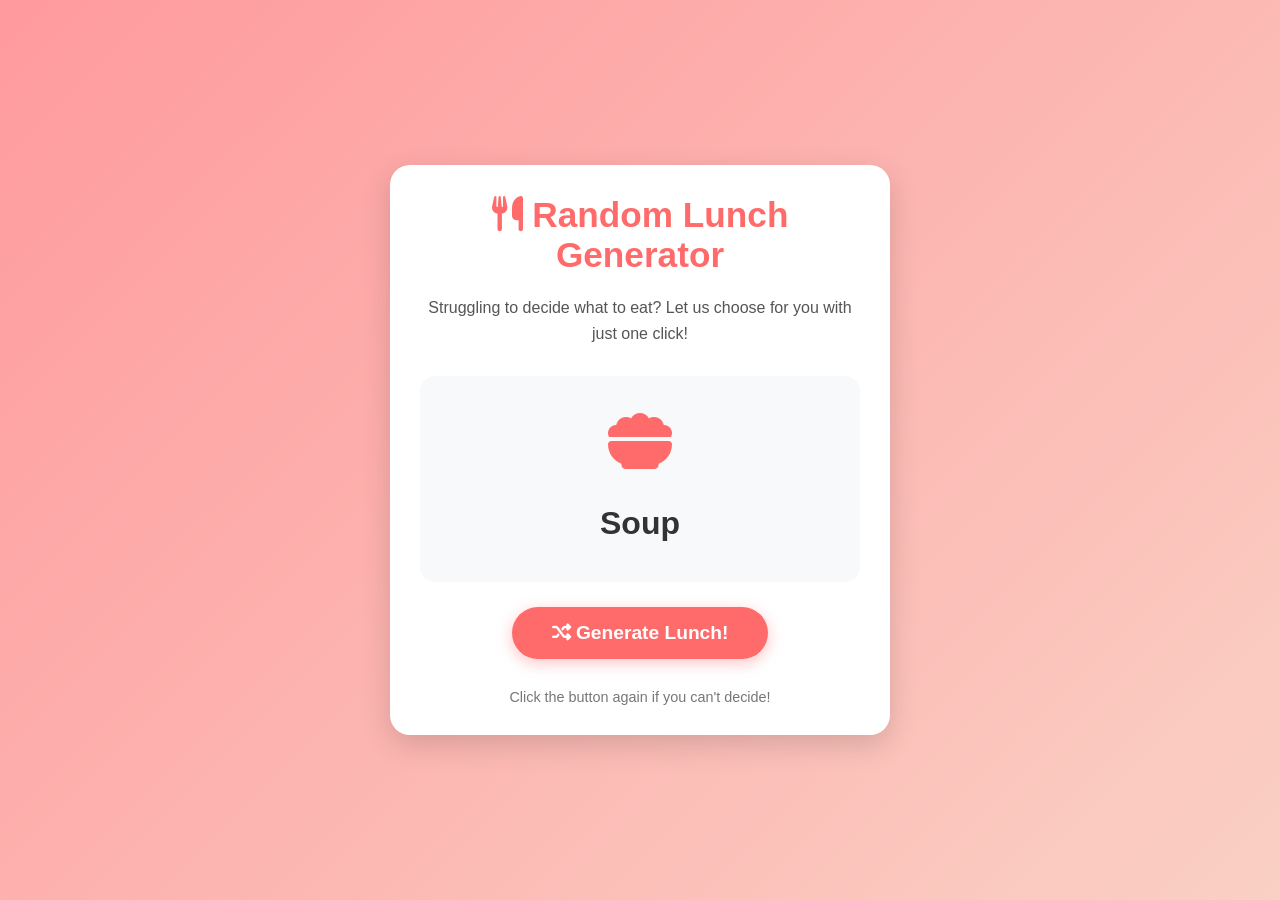
==== index.html @ befe5e37 "A01: fix missing Font Awesome icons in Random Lunch Generator Starter week1 code/prompt from dryjins" ====
<!DOCTYPE html>
<html lang="en">
<head>
    <meta charset="UTF-8">
    <meta name="viewport" content="width=device-width, initial-scale=1.0">
    <title>Random Lunch Menu Generator</title>
    <link rel="stylesheet" href="https://cdnjs.cloudflare.com/ajax/libs/font-awesome/6.4.0/css/all.min.css">
    <style>
        * {
            margin: 0;
            padding: 0;
            box-sizing: border-box;
            font-family: 'Segoe UI', Tahoma, Geneva, Verdana, sans-serif;
        }
        
        body {
            background: linear-gradient(135deg, #ff9a9e 0%, #fad0c4 100%);
            min-height: 100vh;
            display: flex;
            justify-content: center;
            align-items: center;
            padding: 20px;
        }
        
        .container {
            background-color: white;
            border-radius: 20px;
            box-shadow: 0 10px 30px rgba(0, 0, 0, 0.15);
            width: 90%;
            max-width: 500px;
            padding: 30px;
            text-align: center;
        }
        
        h1 {
            color: #ff6b6b;
            margin-bottom: 20px;
            font-size: 2.2rem;
        }
        
        .description {
            color: #555;
            margin-bottom: 30px;
            line-height: 1.6;
        }
        
        .lunch-display {
            background-color: #f8f9fa;
            border-radius: 15px;
            padding: 30px;
            margin: 25px 0;
            min-height: 200px;
            display: flex;
            flex-direction: column;
            justify-content: center;
            align-items: center;
            transition: all 0.3s ease;
        }
        
        .food-icon {
            font-size: 4rem;
            margin-bottom: 15px;
            color: #ff6b6b;
        }
        
        .food-name {
            font-size: 2rem;
            color: #333;
            font-weight: bold;
            margin: 10px 0;
        }
        
        .generate-btn {
            background-color: #ff6b6b;
            color: white;
            border: none;
            border-radius: 50px;
            padding: 15px 40px;
            font-size: 1.2rem;
            font-weight: bold;
            cursor: pointer;
            transition: all 0.3s ease;
            box-shadow: 0 4px 15px rgba(255, 107, 107, 0.4);
        }
        
        .generate-btn:hover {
            background-color: #ff5252;
            transform: translateY(-3px);
            box-shadow: 0 6px 20px rgba(255, 107, 107, 0.5);
        }
        
        .generate-btn:active {
            transform: translateY(0);
        }
        
        .footer {
            margin-top: 30px;
            color: #777;
            font-size: 0.9rem;
        }
        
        @keyframes fadeIn {
            from { opacity: 0; transform: translateY(10px); }
            to { opacity: 1; transform: translateY(0); }
        }
        
        .fade-in {
            animation: fadeIn 0.5s ease forwards;
        }
        
        @media (max-width: 600px) {
            .container {
                padding: 20px;
            }
            
            h1 {
                font-size: 1.8rem;
            }
            
            .food-name {
                font-size: 1.6rem;
            }
            
            .generate-btn {
                padding: 12px 30px;
                font-size: 1.1rem;
            }
        }
    </style>
</head>
<body>
    <div class="container">
        <h1><i class="fas fa-utensils"></i> Random Lunch Generator</h1>
        <p class="description">Struggling to decide what to eat? Let us choose for you with just one click!</p>
        
        <div class="lunch-display">
            <div class="food-icon"><i class="fas fa-question"></i></div>
            <div class="food-name">What's for lunch?</div>
        </div>
        
        <button class="generate-btn" id="generateBtn">
            <i class="fas fa-random"></i> Generate Lunch!
        </button>
        
        <p class="footer">Click the button again if you can't decide!</p>
    </div>

    <script>
        document.addEventListener('DOMContentLoaded', function() {
            const generateBtn = document.getElementById('generateBtn');
            const foodIcon = document.querySelector('.food-icon');
            const foodName = document.querySelector('.food-name');
            const lunchDisplay = document.querySelector('.lunch-display');
            
            // Array of lunch options with corresponding Font Awesome icons
            const lunchMenu = [
                { name: "Pizza", icon: "fas fa-pizza-slice" },
                { name: "Sushi", icon: "fas fa-fish" },
                { name: "Burger", icon: "fas fa-hamburger" },
                { name: "Salad", icon: "fas fa-leaf" },
                { name: "Tacos", icon: "fas fa-utensil-spoon" },
                // FIX: fa-bowl-hot, fa-pasta and fa-bowl do not exist in Font Awesome 6.4.0 Free,
                // so these items rendered an empty icon. Replaced with classes present in 6.4.0 Free.
                { name: "Ramen", icon: "fas fa-bowl-rice" },
                { name: "Sandwich", icon: "fas fa-bread-slice" },
                { name: "Pasta", icon: "fas fa-plate-wheat" },
                { name: "Curry", icon: "fas fa-mortar-pestle" },
                { name: "Steak", icon: "fas fa-drumstick-bite" },
                { name: "Soup", icon: "fas fa-bowl-food" },
                { name: "BBQ", icon: "fas fa-fire" }
            ];

            const FALLBACK_ICON = "fas fa-utensils";
            let pendingTimer = null;

            // FIX: an unknown Font Awesome class has no ::before glyph, so the icon is blank.
            // Show a generic icon instead of an empty space.
            function iconRendered(iconEl) {
                const content = window.getComputedStyle(iconEl, '::before').content;
                return content !== 'none' && content !== 'normal' && content !== '""';
            }

            // Function to generate random lunch
            function generateRandomLunch() {
                // FIX: cancel the previous pending result on fast repeated clicks
                clearTimeout(pendingTimer);

                // Remove fade-in class if it exists
                lunchDisplay.classList.remove('fade-in');
                
                // Get a random lunch option
                const randomIndex = Math.floor(Math.random() * lunchMenu.length);
                const selectedLunch = lunchMenu[randomIndex];
                
                // Briefly show loading state
                foodIcon.innerHTML = '<i class="fas fa-spinner fa-spin"></i>';
                foodName.textContent = "Thinking...";
                
                // After a short delay, show the selected lunch
                pendingTimer = setTimeout(() => {
                    foodIcon.innerHTML = `<i class="${selectedLunch.icon}"></i>`;
                    if (!iconRendered(foodIcon.firstElementChild)) {
                        foodIcon.innerHTML = `<i class="${FALLBACK_ICON}"></i>`;
                    }
                    foodName.textContent = selectedLunch.name;
                    
                    // Add animation class
                    lunchDisplay.classList.add('fade-in');
                }, 500);
            }
            
            // Add click event to button
            generateBtn.addEventListener('click', generateRandomLunch);
            
            // Generate a random lunch on page load
            generateRandomLunch();
        });
    </script>
</body>
</html>
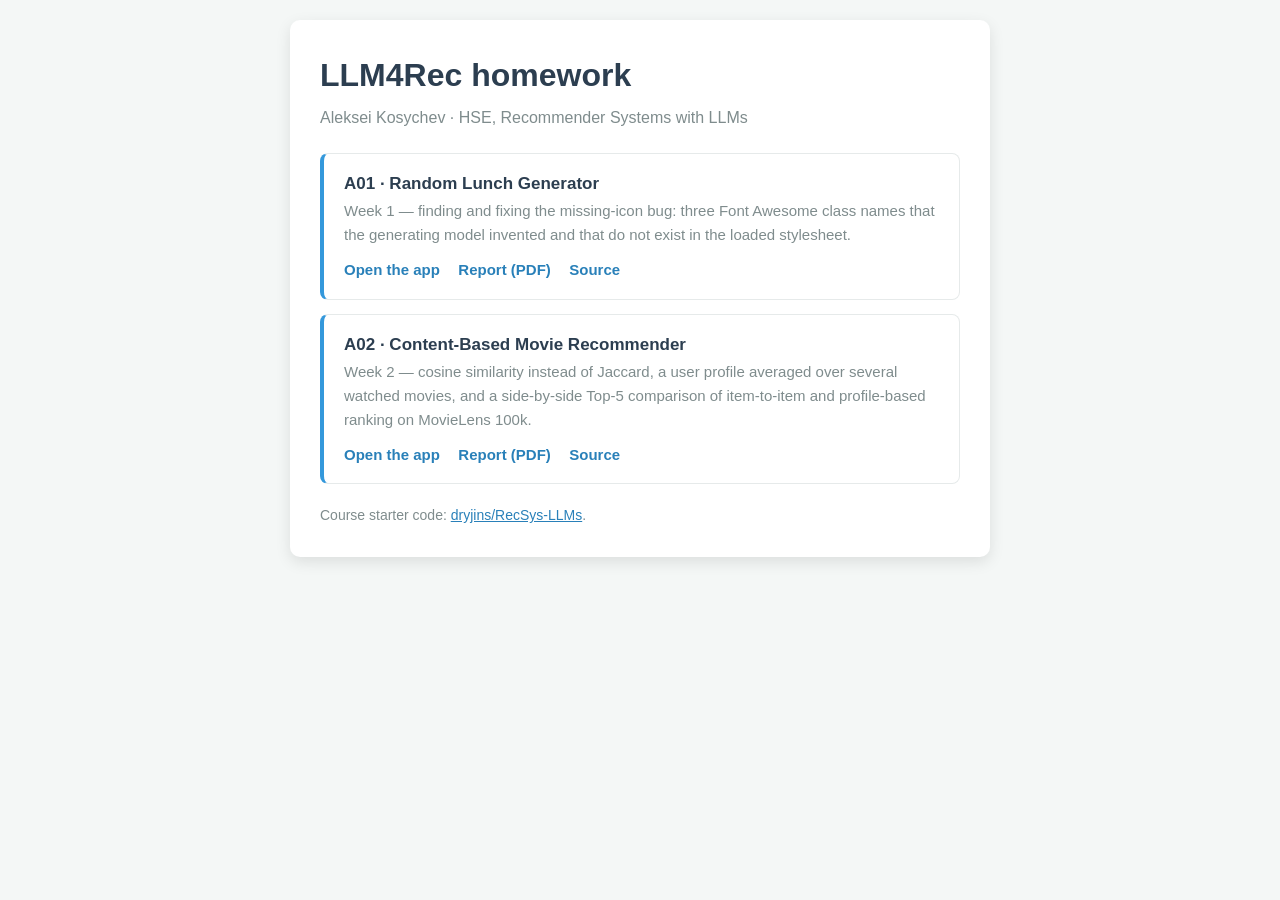
==== commit d6f22c7e: "A02: cosine similarity and profile-based recommendations Replace the starter's Jaccard matching with" ====
--- a/index.html
+++ b/index.html
@@ -3,218 +3,83 @@
 <head>
     <meta charset="UTF-8">
     <meta name="viewport" content="width=device-width, initial-scale=1.0">
-    <title>Random Lunch Menu Generator</title>
-    <link rel="stylesheet" href="https://cdnjs.cloudflare.com/ajax/libs/font-awesome/6.4.0/css/all.min.css">
+    <title>LLM4Rec homework — Aleksei Kosychev</title>
     <style>
-        * {
-            margin: 0;
-            padding: 0;
-            box-sizing: border-box;
-            font-family: 'Segoe UI', Tahoma, Geneva, Verdana, sans-serif;
-        }
-        
+        * { margin: 0; padding: 0; box-sizing: border-box; }
         body {
-            background: linear-gradient(135deg, #ff9a9e 0%, #fad0c4 100%);
-            min-height: 100vh;
+            font-family: 'Helvetica', 'Arial', sans-serif;
+            background-color: #f4f7f6;
+            color: #333;
+            line-height: 1.6;
+            padding: 20px;
             display: flex;
             justify-content: center;
-            align-items: center;
-            padding: 20px;
+            min-height: 100vh;
         }
-        
         .container {
             background-color: white;
-            border-radius: 20px;
-            box-shadow: 0 10px 30px rgba(0, 0, 0, 0.15);
-            width: 90%;
-            max-width: 500px;
+            border-radius: 10px;
+            box-shadow: 0 5px 15px rgba(0, 0, 0, 0.1);
             padding: 30px;
-            text-align: center;
+            width: 100%;
+            max-width: 700px;
+            align-self: flex-start;
         }
-        
-        h1 {
-            color: #ff6b6b;
-            margin-bottom: 20px;
-            font-size: 2.2rem;
+        h1 { color: #2c3e50; margin-bottom: 4px; }
+        .subtitle { color: #7f8c8d; margin-bottom: 22px; }
+        .card {
+            border: 1px solid #e6eaea;
+            border-left: 4px solid #3498db;
+            border-radius: 8px;
+            padding: 16px 20px;
+            margin-bottom: 14px;
         }
-        
-        .description {
-            color: #555;
-            margin-bottom: 30px;
-            line-height: 1.6;
+        .card h2 { font-size: 17px; color: #2c3e50; margin-bottom: 2px; }
+        .card p { color: #7f8c8d; font-size: 15px; margin-bottom: 10px; }
+        .links a {
+            display: inline-block;
+            margin-right: 14px;
+            color: #2980b9;
+            text-decoration: none;
+            font-weight: bold;
+            font-size: 15px;
         }
-        
-        .lunch-display {
-            background-color: #f8f9fa;
-            border-radius: 15px;
-            padding: 30px;
-            margin: 25px 0;
-            min-height: 200px;
-            display: flex;
-            flex-direction: column;
-            justify-content: center;
-            align-items: center;
-            transition: all 0.3s ease;
-        }
-        
-        .food-icon {
-            font-size: 4rem;
-            margin-bottom: 15px;
-            color: #ff6b6b;
-        }
-        
-        .food-name {
-            font-size: 2rem;
-            color: #333;
-            font-weight: bold;
-            margin: 10px 0;
-        }
-        
-        .generate-btn {
-            background-color: #ff6b6b;
-            color: white;
-            border: none;
-            border-radius: 50px;
-            padding: 15px 40px;
-            font-size: 1.2rem;
-            font-weight: bold;
-            cursor: pointer;
-            transition: all 0.3s ease;
-            box-shadow: 0 4px 15px rgba(255, 107, 107, 0.4);
-        }
-        
-        .generate-btn:hover {
-            background-color: #ff5252;
-            transform: translateY(-3px);
-            box-shadow: 0 6px 20px rgba(255, 107, 107, 0.5);
-        }
-        
-        .generate-btn:active {
-            transform: translateY(0);
-        }
-        
-        .footer {
-            margin-top: 30px;
-            color: #777;
-            font-size: 0.9rem;
-        }
-        
-        @keyframes fadeIn {
-            from { opacity: 0; transform: translateY(10px); }
-            to { opacity: 1; transform: translateY(0); }
-        }
-        
-        .fade-in {
-            animation: fadeIn 0.5s ease forwards;
-        }
-        
-        @media (max-width: 600px) {
-            .container {
-                padding: 20px;
-            }
-            
-            h1 {
-                font-size: 1.8rem;
-            }
-            
-            .food-name {
-                font-size: 1.6rem;
-            }
-            
-            .generate-btn {
-                padding: 12px 30px;
-                font-size: 1.1rem;
-            }
-        }
+        .links a:hover { text-decoration: underline; }
+        footer { color: #7f8c8d; font-size: 14px; margin-top: 20px; }
+        footer a { color: #2980b9; }
     </style>
 </head>
 <body>
     <div class="container">
-        <h1><i class="fas fa-utensils"></i> Random Lunch Generator</h1>
-        <p class="description">Struggling to decide what to eat? Let us choose for you with just one click!</p>
-        
-        <div class="lunch-display">
-            <div class="food-icon"><i class="fas fa-question"></i></div>
-            <div class="food-name">What's for lunch?</div>
+        <h1>LLM4Rec homework</h1>
+        <p class="subtitle">Aleksei Kosychev &middot; HSE, Recommender Systems with LLMs</p>
+
+        <div class="card">
+            <h2>A01 &middot; Random Lunch Generator</h2>
+            <p>Week 1 &mdash; finding and fixing the missing-icon bug: three Font Awesome class names that
+               the generating model invented and that do not exist in the loaded stylesheet.</p>
+            <div class="links">
+                <a href="hw1/">Open the app</a>
+                <a href="hw1/report/kosychev_a01_report.pdf">Report (PDF)</a>
+                <a href="https://github.com/ak1232320/rec-sys-hw1/tree/main/hw1">Source</a>
+            </div>
         </div>
-        
-        <button class="generate-btn" id="generateBtn">
-            <i class="fas fa-random"></i> Generate Lunch!
-        </button>
-        
-        <p class="footer">Click the button again if you can't decide!</p>
+
+        <div class="card">
+            <h2>A02 &middot; Content-Based Movie Recommender</h2>
+            <p>Week 2 &mdash; cosine similarity instead of Jaccard, a user profile averaged over several
+               watched movies, and a side-by-side Top&#8209;5 comparison of item&#8209;to&#8209;item and
+               profile&#8209;based ranking on MovieLens 100k.</p>
+            <div class="links">
+                <a href="hw2/">Open the app</a>
+                <a href="hw2/report/kosychev_a02_report.pdf">Report (PDF)</a>
+                <a href="https://github.com/ak1232320/rec-sys-hw1/tree/main/hw2">Source</a>
+            </div>
+        </div>
+
+        <footer>
+            Course starter code: <a href="https://github.com/dryjins/RecSys-LLMs">dryjins/RecSys-LLMs</a>.
+        </footer>
     </div>
-
-    <script>
-        document.addEventListener('DOMContentLoaded', function() {
-            const generateBtn = document.getElementById('generateBtn');
-            const foodIcon = document.querySelector('.food-icon');
-            const foodName = document.querySelector('.food-name');
-            const lunchDisplay = document.querySelector('.lunch-display');
-            
-            // Array of lunch options with corresponding Font Awesome icons
-            const lunchMenu = [
-                { name: "Pizza", icon: "fas fa-pizza-slice" },
-                { name: "Sushi", icon: "fas fa-fish" },
-                { name: "Burger", icon: "fas fa-hamburger" },
-                { name: "Salad", icon: "fas fa-leaf" },
-                { name: "Tacos", icon: "fas fa-utensil-spoon" },
-                // FIX: fa-bowl-hot, fa-pasta and fa-bowl do not exist in Font Awesome 6.4.0 Free,
-                // so these items rendered an empty icon. Replaced with classes present in 6.4.0 Free.
-                { name: "Ramen", icon: "fas fa-bowl-rice" },
-                { name: "Sandwich", icon: "fas fa-bread-slice" },
-                { name: "Pasta", icon: "fas fa-plate-wheat" },
-                { name: "Curry", icon: "fas fa-mortar-pestle" },
-                { name: "Steak", icon: "fas fa-drumstick-bite" },
-                { name: "Soup", icon: "fas fa-bowl-food" },
-                { name: "BBQ", icon: "fas fa-fire" }
-            ];
-
-            const FALLBACK_ICON = "fas fa-utensils";
-            let pendingTimer = null;
-
-            // FIX: an unknown Font Awesome class has no ::before glyph, so the icon is blank.
-            // Show a generic icon instead of an empty space.
-            function iconRendered(iconEl) {
-                const content = window.getComputedStyle(iconEl, '::before').content;
-                return content !== 'none' && content !== 'normal' && content !== '""';
-            }
-
-            // Function to generate random lunch
-            function generateRandomLunch() {
-                // FIX: cancel the previous pending result on fast repeated clicks
-                clearTimeout(pendingTimer);
-
-                // Remove fade-in class if it exists
-                lunchDisplay.classList.remove('fade-in');
-                
-                // Get a random lunch option
-                const randomIndex = Math.floor(Math.random() * lunchMenu.length);
-                const selectedLunch = lunchMenu[randomIndex];
-                
-                // Briefly show loading state
-                foodIcon.innerHTML = '<i class="fas fa-spinner fa-spin"></i>';
-                foodName.textContent = "Thinking...";
-                
-                // After a short delay, show the selected lunch
-                pendingTimer = setTimeout(() => {
-                    foodIcon.innerHTML = `<i class="${selectedLunch.icon}"></i>`;
-                    if (!iconRendered(foodIcon.firstElementChild)) {
-                        foodIcon.innerHTML = `<i class="${FALLBACK_ICON}"></i>`;
-                    }
-                    foodName.textContent = selectedLunch.name;
-                    
-                    // Add animation class
-                    lunchDisplay.classList.add('fade-in');
-                }, 500);
-            }
-            
-            // Add click event to button
-            generateBtn.addEventListener('click', generateRandomLunch);
-            
-            // Generate a random lunch on page load
-            generateRandomLunch();
-        });
-    </script>
 </body>
 </html>
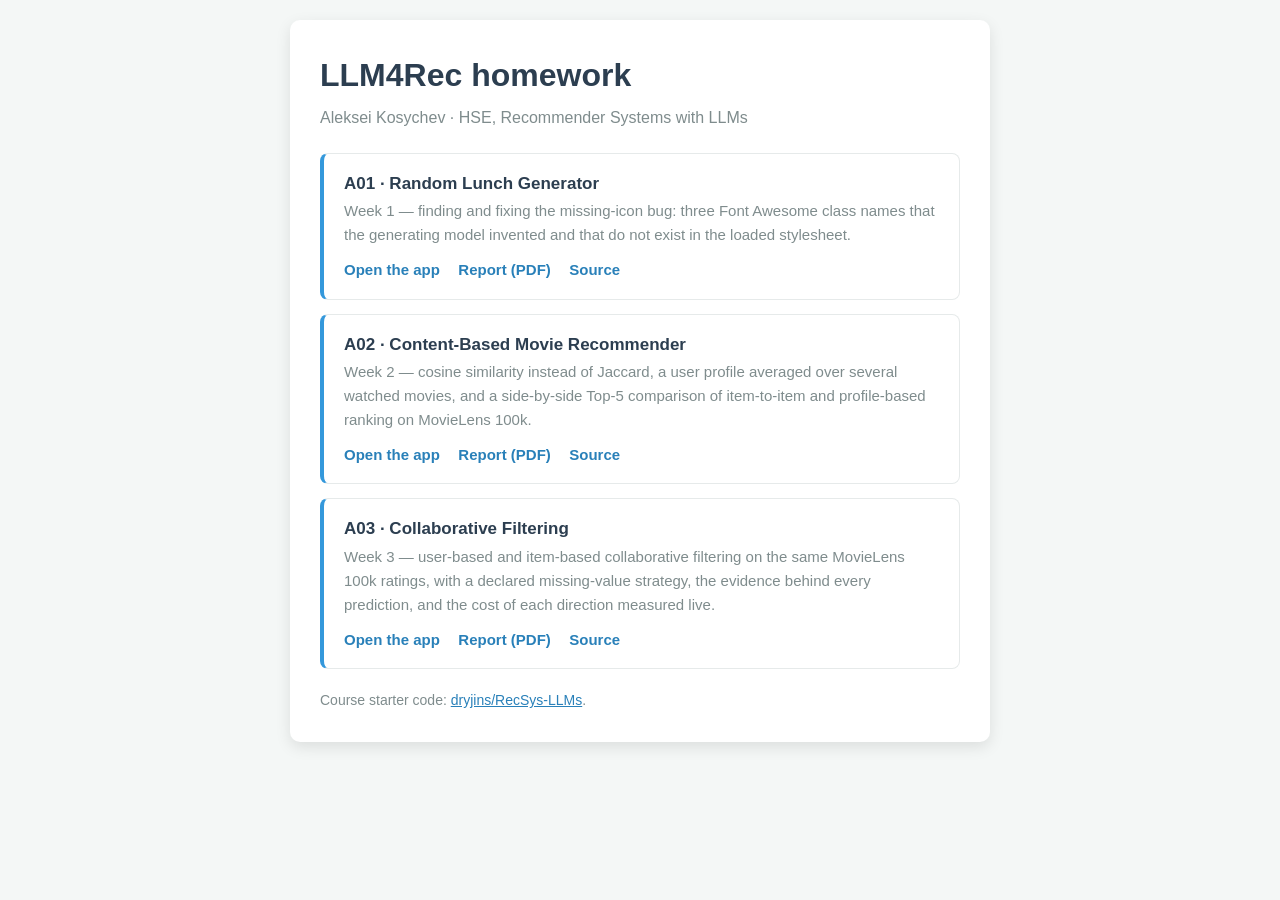
==== commit e25e3e2a: "A03: user-based and item-based collaborative filtering Fill in the week3 skeleton's four TODO stubs " ====
--- a/index.html
+++ b/index.html
@@ -77,6 +77,18 @@
             </div>
         </div>
 
+        <div class="card">
+            <h2>A03 &middot; Collaborative Filtering</h2>
+            <p>Week 3 &mdash; user&#8209;based and item&#8209;based collaborative filtering on the same
+               MovieLens 100k ratings, with a declared missing&#8209;value strategy, the evidence behind
+               every prediction, and the cost of each direction measured live.</p>
+            <div class="links">
+                <a href="hw3/">Open the app</a>
+                <a href="hw3/report/kosychev_a03_report.pdf">Report (PDF)</a>
+                <a href="https://github.com/ak1232320/rec-sys-hw1/tree/main/hw3">Source</a>
+            </div>
+        </div>
+
         <footer>
             Course starter code: <a href="https://github.com/dryjins/RecSys-LLMs">dryjins/RecSys-LLMs</a>.
         </footer>
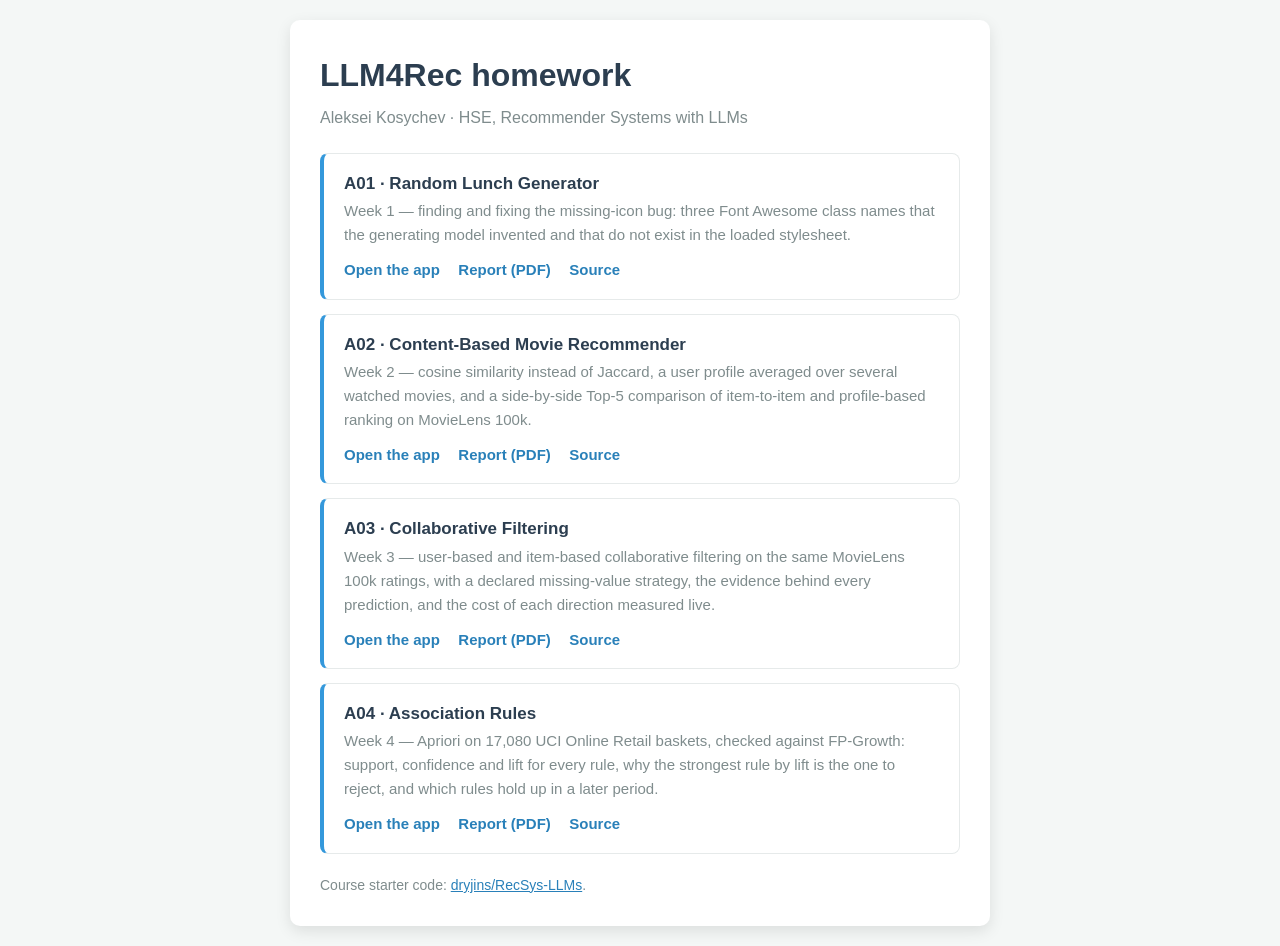
==== commit 579d9051: "A04: association rules on UCI Online Retail Fill in the week4 starter's seven TODO(hw4) stubs: baske" ====
--- a/index.html
+++ b/index.html
@@ -89,6 +89,18 @@
             </div>
         </div>
 
+        <div class="card">
+            <h2>A04 &middot; Association Rules</h2>
+            <p>Week 4 &mdash; Apriori on 17,080 UCI Online Retail baskets, checked against FP&#8209;Growth:
+               support, confidence and lift for every rule, why the strongest rule by lift is the one to
+               reject, and which rules hold up in a later period.</p>
+            <div class="links">
+                <a href="hw4/">Open the app</a>
+                <a href="hw4/report/kosychev_a04_report.pdf">Report (PDF)</a>
+                <a href="https://github.com/ak1232320/rec-sys-hw1/tree/main/hw4">Source</a>
+            </div>
+        </div>
+
         <footer>
             Course starter code: <a href="https://github.com/dryjins/RecSys-LLMs">dryjins/RecSys-LLMs</a>.
         </footer>
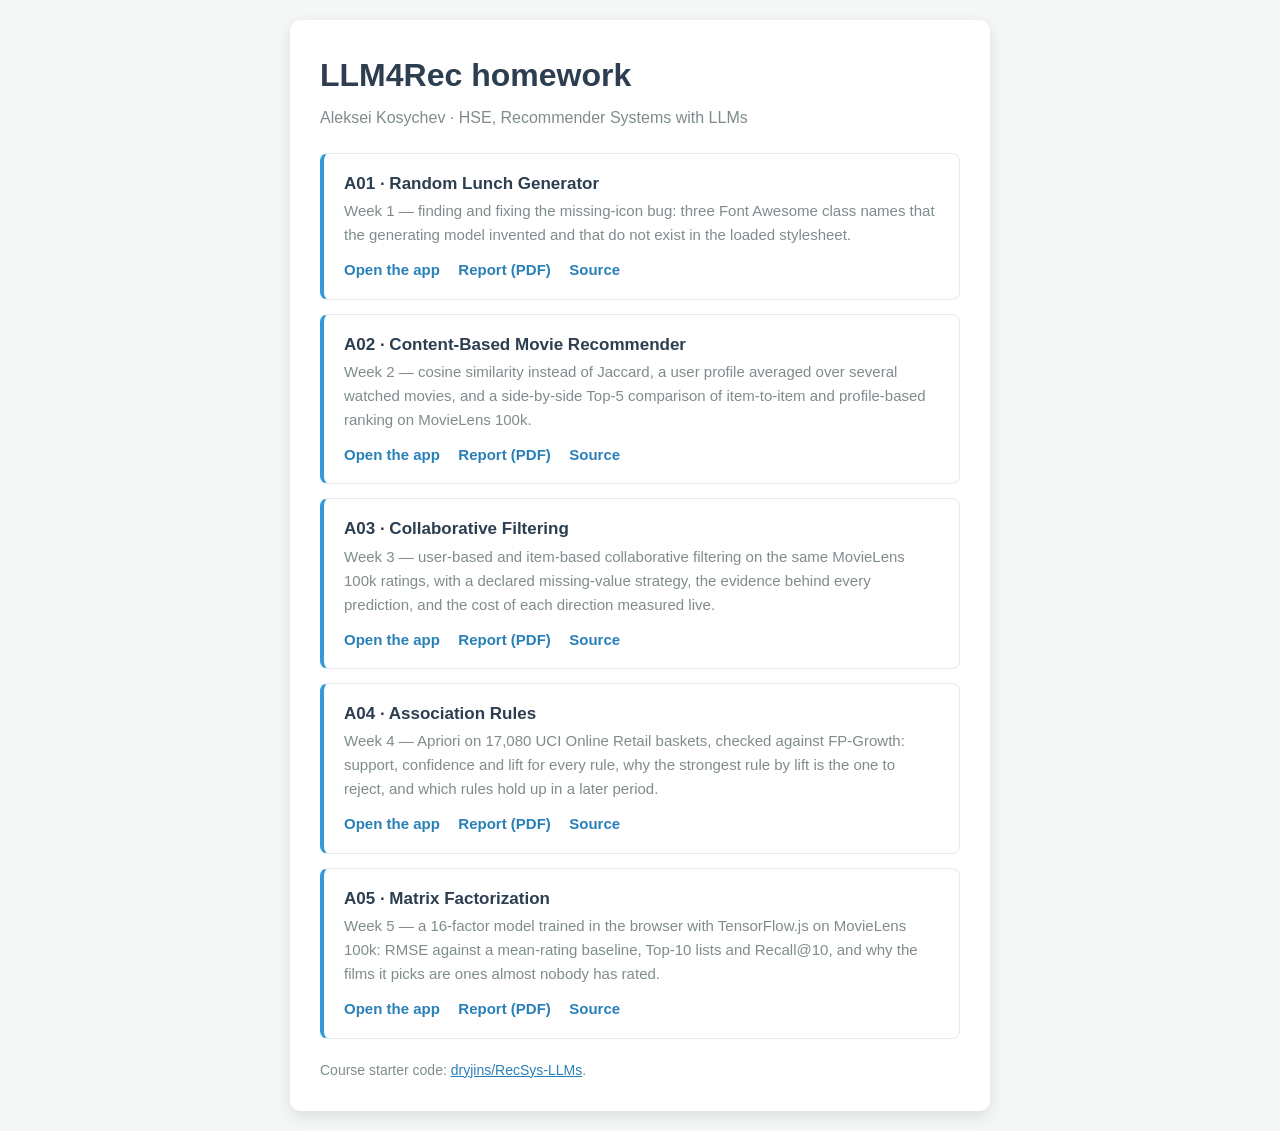
==== commit 821cb955: "A05: matrix factorization with TensorFlow.js Implement the six TODO(hw5) stubs — the factor variable" ====
--- a/index.html
+++ b/index.html
@@ -101,6 +101,18 @@
             </div>
         </div>
 
+        <div class="card">
+            <h2>A05 &middot; Matrix Factorization</h2>
+            <p>Week 5 &mdash; a 16&#8209;factor model trained in the browser with TensorFlow.js on
+               MovieLens 100k: RMSE against a mean&#8209;rating baseline, Top&#8209;10 lists and
+               Recall@10, and why the films it picks are ones almost nobody has rated.</p>
+            <div class="links">
+                <a href="hw5/">Open the app</a>
+                <a href="hw5/report/kosychev_a05_report.pdf">Report (PDF)</a>
+                <a href="https://github.com/ak1232320/rec-sys-hw1/tree/main/hw5">Source</a>
+            </div>
+        </div>
+
         <footer>
             Course starter code: <a href="https://github.com/dryjins/RecSys-LLMs">dryjins/RecSys-LLMs</a>.
         </footer>
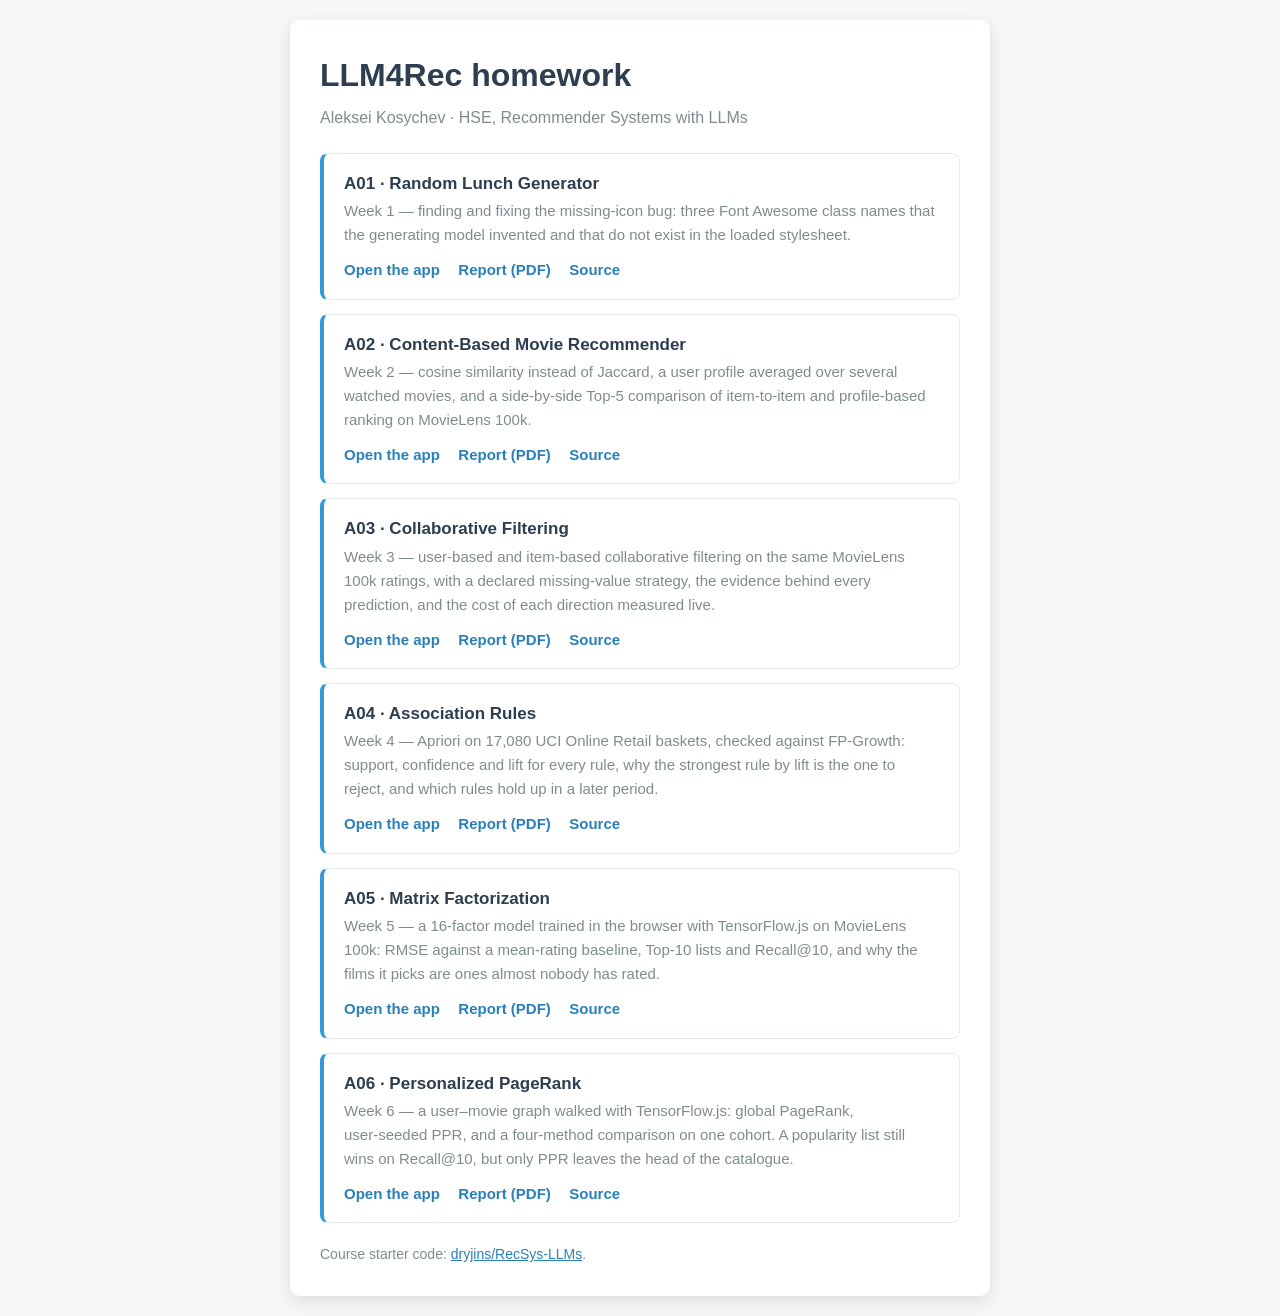
==== commit 9620a4df: "A06: Personalized PageRank on a MovieLens rating graph Implement the seven TODO(hw6) stubs — the bip" ====
--- a/index.html
+++ b/index.html
@@ -113,6 +113,18 @@
             </div>
         </div>
 
+        <div class="card">
+            <h2>A06 &middot; Personalized PageRank</h2>
+            <p>Week 6 &mdash; a user&ndash;movie graph walked with TensorFlow.js: global PageRank,
+               user&#8209;seeded PPR, and a four&#8209;method comparison on one cohort. A popularity list
+               still wins on Recall@10, but only PPR leaves the head of the catalogue.</p>
+            <div class="links">
+                <a href="hw6/">Open the app</a>
+                <a href="hw6/report/kosychev_a06_report.pdf">Report (PDF)</a>
+                <a href="https://github.com/ak1232320/rec-sys-hw1/tree/main/hw6">Source</a>
+            </div>
+        </div>
+
         <footer>
             Course starter code: <a href="https://github.com/dryjins/RecSys-LLMs">dryjins/RecSys-LLMs</a>.
         </footer>
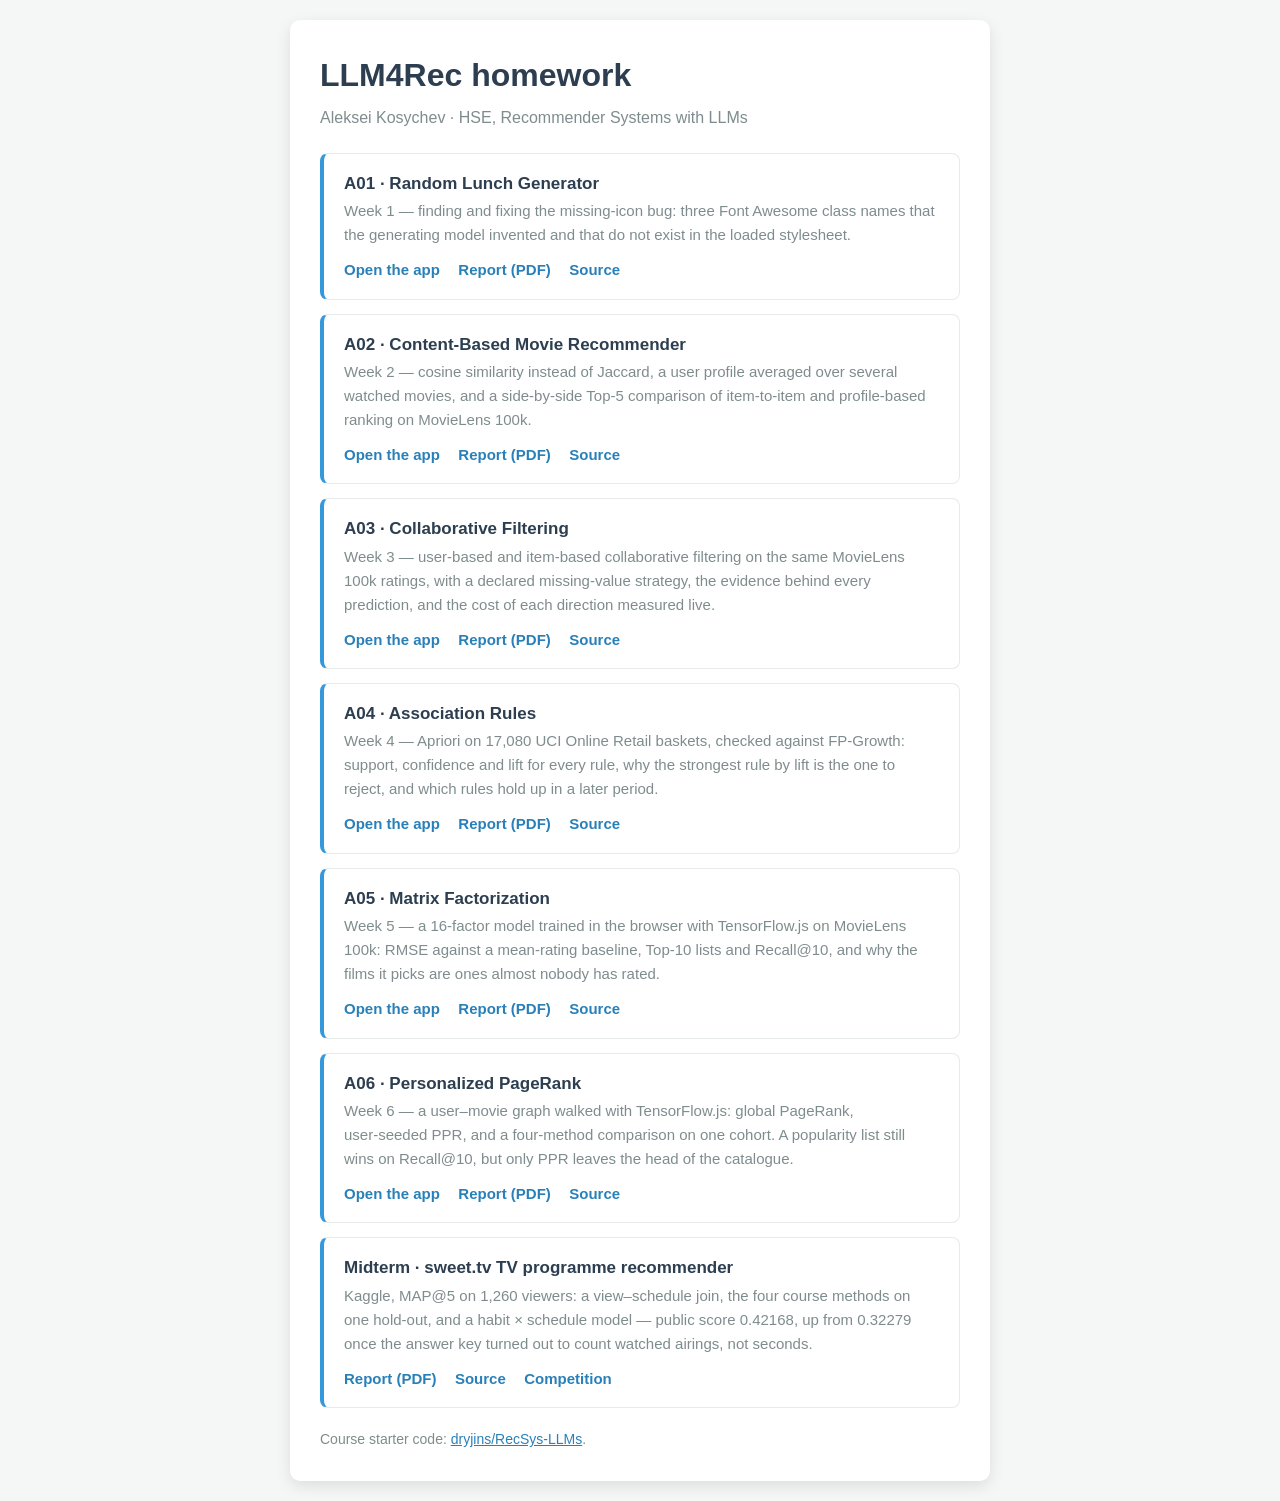
==== commit 5ed10c37: "Midterm: sweet.tv TV programme recommender (public MAP@5 0.42168) View-schedule overlap join, the fo" ====
--- a/index.html
+++ b/index.html
@@ -125,6 +125,18 @@
             </div>
         </div>
 
+        <div class="card">
+            <h2>Midterm &middot; sweet.tv TV programme recommender</h2>
+            <p>Kaggle, MAP@5 on 1,260 viewers: a view&ndash;schedule join, the four course methods on one
+               hold&#8209;out, and a habit&nbsp;&times;&nbsp;schedule model &mdash; public score 0.42168,
+               up from 0.32279 once the answer key turned out to count watched airings, not seconds.</p>
+            <div class="links">
+                <a href="midterm/report/kosychev_midterm_report.pdf">Report (PDF)</a>
+                <a href="https://github.com/ak1232320/rec-sys-hw1/tree/main/midterm">Source</a>
+                <a href="https://www.kaggle.com/competitions/sweettv-tv-program-recommender">Competition</a>
+            </div>
+        </div>
+
         <footer>
             Course starter code: <a href="https://github.com/dryjins/RecSys-LLMs">dryjins/RecSys-LLMs</a>.
         </footer>
